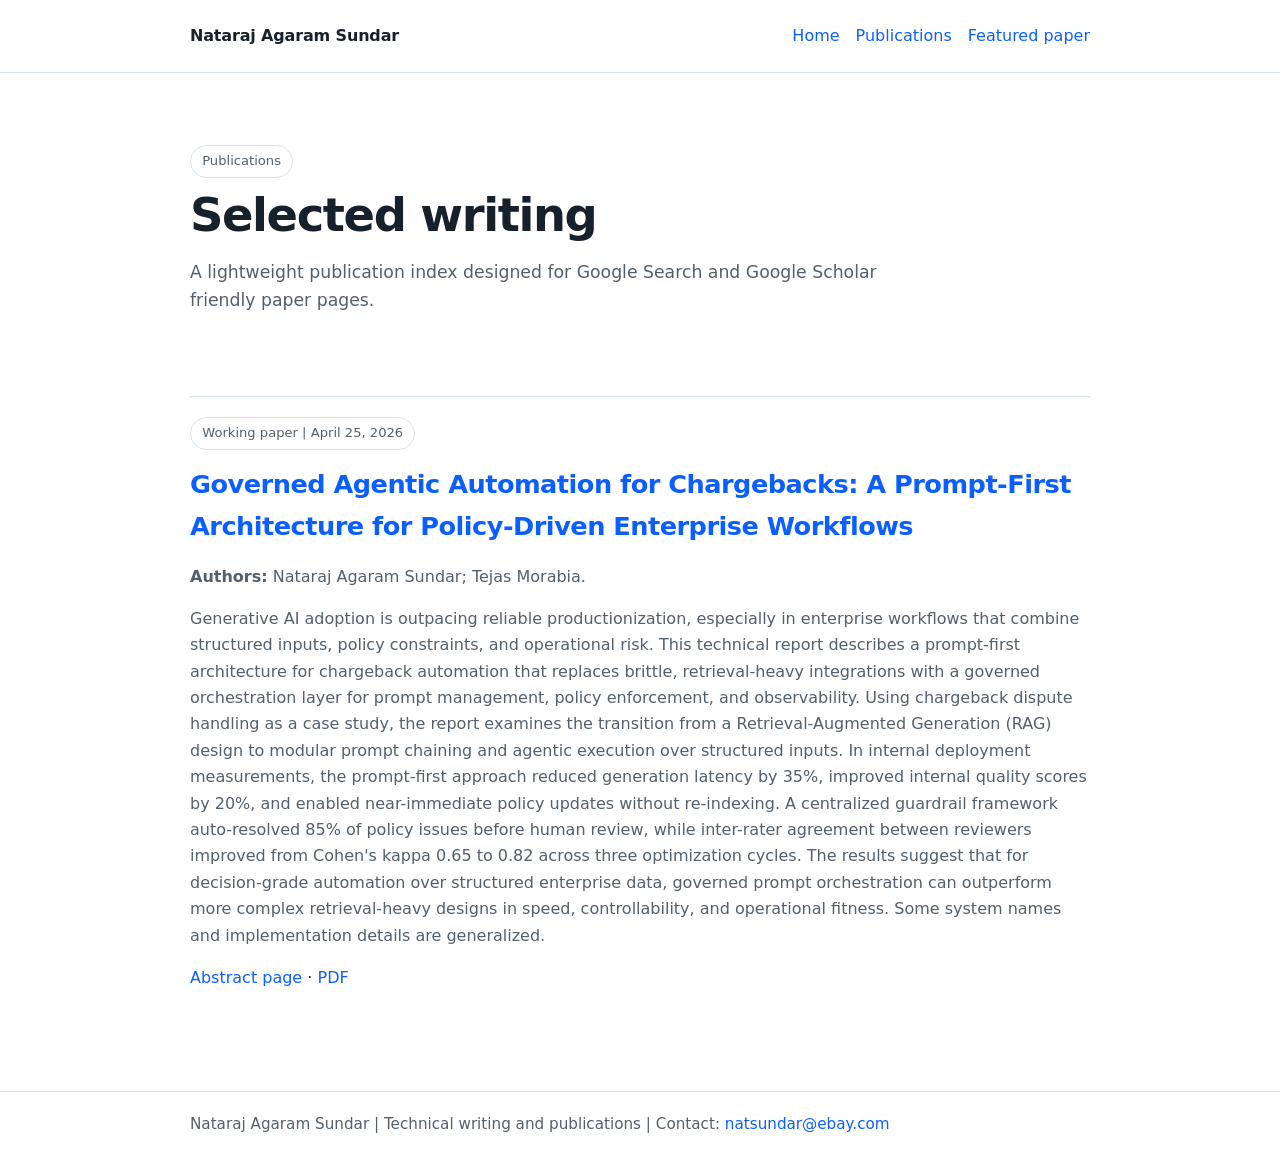
==== publications/index.html @ 54a0827a "Create index.html" ====
<!DOCTYPE html>
<html lang="en">
<head>
  <meta charset="utf-8">
  <meta name="viewport" content="width=device-width, initial-scale=1">
  <title>Publications | Nataraj Agaram Sundar</title>
  <meta name="description" content="Selected technical publications by Nataraj Agaram Sundar.">
  <link rel="canonical" href="https://natarajsundar.github.io/publications/">
  <meta property="og:type" content="website">
  <meta property="og:title" content="Publications | Nataraj Agaram Sundar">
  <meta property="og:description" content="Selected technical publications by Nataraj Agaram Sundar.">
  <meta property="og:url" content="https://natarajsundar.github.io/publications/">
  <meta property="og:image" content="https://natarajsundar.github.io/papers/chargebacks-agentic-ai/fig-orchestration.png">
  <meta name="twitter:card" content="summary_large_image">
  <meta name="twitter:title" content="Publications | Nataraj Agaram Sundar">
  <meta name="twitter:description" content="Selected technical publications by Nataraj Agaram Sundar.">
  <link rel="stylesheet" href="/assets/css/site.css">
  
</head>
<body>
  <header class="site-header">
    <div class="container nav">
      <a class="brand" href="/">Nataraj Agaram Sundar</a>
      <nav class="nav-links" aria-label="Primary">
        <a href="/">Home</a>
        <a href="/publications/">Publications</a>
        <a href="/papers/chargebacks-agentic-ai/">Featured paper</a>
      </nav>
    </div>
  </header>
  
<main class="container">
  <section class="hero" style="padding-top: 2.5rem;">
    <span class="badge">Publications</span>
    <h1 style="font-size: clamp(2rem, 5vw, 2.9rem); margin-bottom: 0.75rem;">Selected writing</h1>
    <p class="lead">A lightweight publication index designed for Google Search and Google Scholar friendly paper pages.</p>
  </section>

  <ul class="publication-list">
    <li>
      <div class="badge">Working paper | April 25, 2026</div>
      <h2 class="section-title" style="margin-bottom: 0.5rem;"><a href="/papers/chargebacks-agentic-ai/">Governed Agentic Automation for Chargebacks: A Prompt-First Architecture for Policy-Driven Enterprise Workflows</a></h2>
      <p class="muted"><strong>Authors:</strong> Nataraj Agaram Sundar; Tejas Morabia.</p>
      <p class="muted">Generative AI adoption is outpacing reliable productionization, especially in enterprise workflows that combine structured inputs, policy constraints, and operational risk. This technical report describes a prompt-first architecture for chargeback automation that replaces brittle, retrieval-heavy integrations with a governed orchestration layer for prompt management, policy enforcement, and observability. Using chargeback dispute handling as a case study, the report examines the transition from a Retrieval-Augmented Generation (RAG) design to modular prompt chaining and agentic execution over structured inputs. In internal deployment measurements, the prompt-first approach reduced generation latency by 35%, improved internal quality scores by 20%, and enabled near-immediate policy updates without re-indexing. A centralized guardrail framework auto-resolved 85% of policy issues before human review, while inter-rater agreement between reviewers improved from Cohen's kappa 0.65 to 0.82 across three optimization cycles. The results suggest that for decision-grade automation over structured enterprise data, governed prompt orchestration can outperform more complex retrieval-heavy designs in speed, controllability, and operational fitness. Some system names and implementation details are generalized.</p>
      <p><a href="/papers/chargebacks-agentic-ai/">Abstract page</a> · <a href="/papers/chargebacks-agentic-ai/governed-agentic-automation-for-chargebacks-technical-report.pdf">PDF</a></p>
    </li>
  </ul>
</main>

  <footer class="site-footer">
    <div class="container">Nataraj Agaram Sundar | Technical writing and publications | Contact: <a href="mailto:natsundar@ebay.com">natsundar@ebay.com</a></div>
  </footer>
</body>
</html>
---- assets/css/site.css ----
:root {
  --bg: #ffffff;
  --text: #17212b;
  --muted: #52606d;
  --line: #d9e2ec;
  --card: #f7f9fc;
  --accent: #0b5fff;
  --max: 900px;
}
* { box-sizing: border-box; }
html { scroll-behavior: smooth; }
body {
  margin: 0;
  background: var(--bg);
  color: var(--text);
  font-family: Inter, ui-sans-serif, system-ui, -apple-system, BlinkMacSystemFont, "Segoe UI", sans-serif;
  line-height: 1.65;
}
a { color: var(--accent); text-decoration: none; }
a:hover { text-decoration: underline; }
.container {
  width: min(calc(100% - 2rem), var(--max));
  margin: 0 auto;
}
.site-header {
  border-bottom: 1px solid var(--line);
  background: rgba(255,255,255,0.94);
  position: sticky;
  top: 0;
  z-index: 10;
  backdrop-filter: blur(8px);
}
.nav {
  display: flex;
  align-items: center;
  justify-content: space-between;
  gap: 1rem;
  min-height: 72px;
}
.brand {
  font-weight: 700;
  color: var(--text);
  letter-spacing: -0.01em;
}
.nav-links {
  display: flex;
  gap: 1rem;
  flex-wrap: wrap;
}
.hero {
  padding: 4.25rem 0 2.5rem;
}
.hero h1 {
  margin: 0 0 0.75rem;
  font-size: clamp(2rem, 6vw, 3.35rem);
  line-height: 1.06;
  letter-spacing: -0.03em;
}
.lead {
  color: var(--muted);
  font-size: 1.08rem;
  max-width: 46rem;
}
.grid {
  display: grid;
  gap: 1.25rem;
  grid-template-columns: repeat(auto-fit, minmax(260px, 1fr));
}
.card {
  border: 1px solid var(--line);
  background: var(--card);
  border-radius: 18px;
  padding: 1.25rem;
}
.badge {
  display: inline-block;
  border: 1px solid var(--line);
  border-radius: 999px;
  padding: 0.28rem 0.7rem;
  font-size: 0.82rem;
  color: var(--muted);
  margin-bottom: 0.85rem;
  background: #fff;
}
.button-row {
  display: flex;
  gap: 0.75rem;
  flex-wrap: wrap;
  margin-top: 1.25rem;
}
.button {
  display: inline-flex;
  align-items: center;
  gap: 0.4rem;
  padding: 0.8rem 1rem;
  border-radius: 999px;
  border: 1px solid var(--line);
  font-weight: 600;
  color: var(--text);
  background: #fff;
}
.button.primary {
  background: var(--accent);
  color: #fff;
  border-color: var(--accent);
}
main { padding: 2rem 0 4rem; }
.section-title {
  font-size: 1.6rem;
  letter-spacing: -0.02em;
  margin: 0 0 0.75rem;
}
.muted { color: var(--muted); }
.publication-list {
  list-style: none;
  padding: 0;
  margin: 1.5rem 0 0;
}
.publication-list li {
  border-top: 1px solid var(--line);
  padding: 1.25rem 0;
}
.paper-wrapper {
  padding: 2.5rem 0 4rem;
}
.paper-shell {
  max-width: 850px;
  margin: 0 auto;
}
.paper-meta-line {
  font-size: 0.95rem;
  color: var(--muted);
  margin-bottom: 0.75rem;
}
.paper-title {
  font-size: clamp(2rem, 5vw, 3rem);
  letter-spacing: -0.03em;
  line-height: 1.08;
  margin: 0;
}
.paper-authors, .paper-affiliation, .paper-contact {
  font-size: 1.05rem;
  color: var(--muted);
}
.paper-authors { margin-top: 1rem; font-weight: 600; color: var(--text); }
.abstract-card {
  margin: 1.5rem 0 2rem;
  border: 1px solid var(--line);
  border-radius: 18px;
  background: var(--card);
  padding: 1.25rem 1.25rem 0.95rem;
}
.abstract-card h2:first-child { margin-top: 0; }
.paper-actions {
  display: flex;
  gap: 0.75rem;
  flex-wrap: wrap;
  margin: 1.25rem 0 2rem;
}
.paper-shell h2 {
  margin: 2.2rem 0 0.75rem;
  font-size: 1.45rem;
  line-height: 1.2;
  letter-spacing: -0.02em;
}
.paper-shell p { margin: 0 0 1rem; }
.keywords, .note {
  font-size: 0.96rem;
  color: var(--muted);
}
figure {
  margin: 1.5rem 0;
  border: 1px solid var(--line);
  border-radius: 16px;
  padding: 0.9rem;
  background: #fff;
}
figure img {
  display: block;
  width: 100%;
  height: auto;
  border-radius: 10px;
}
figcaption {
  margin-top: 0.7rem;
  color: var(--muted);
  font-size: 0.94rem;
}
.references { padding-left: 1.15rem; }
.references li { margin-bottom: 0.8rem; }
.site-footer {
  border-top: 1px solid var(--line);
  padding: 1.25rem 0 2rem;
  color: var(--muted);
  font-size: 0.95rem;
}
@media (max-width: 720px) {
  .nav { align-items: flex-start; padding: 0.85rem 0; }
  .nav-links { font-size: 0.95rem; }
}
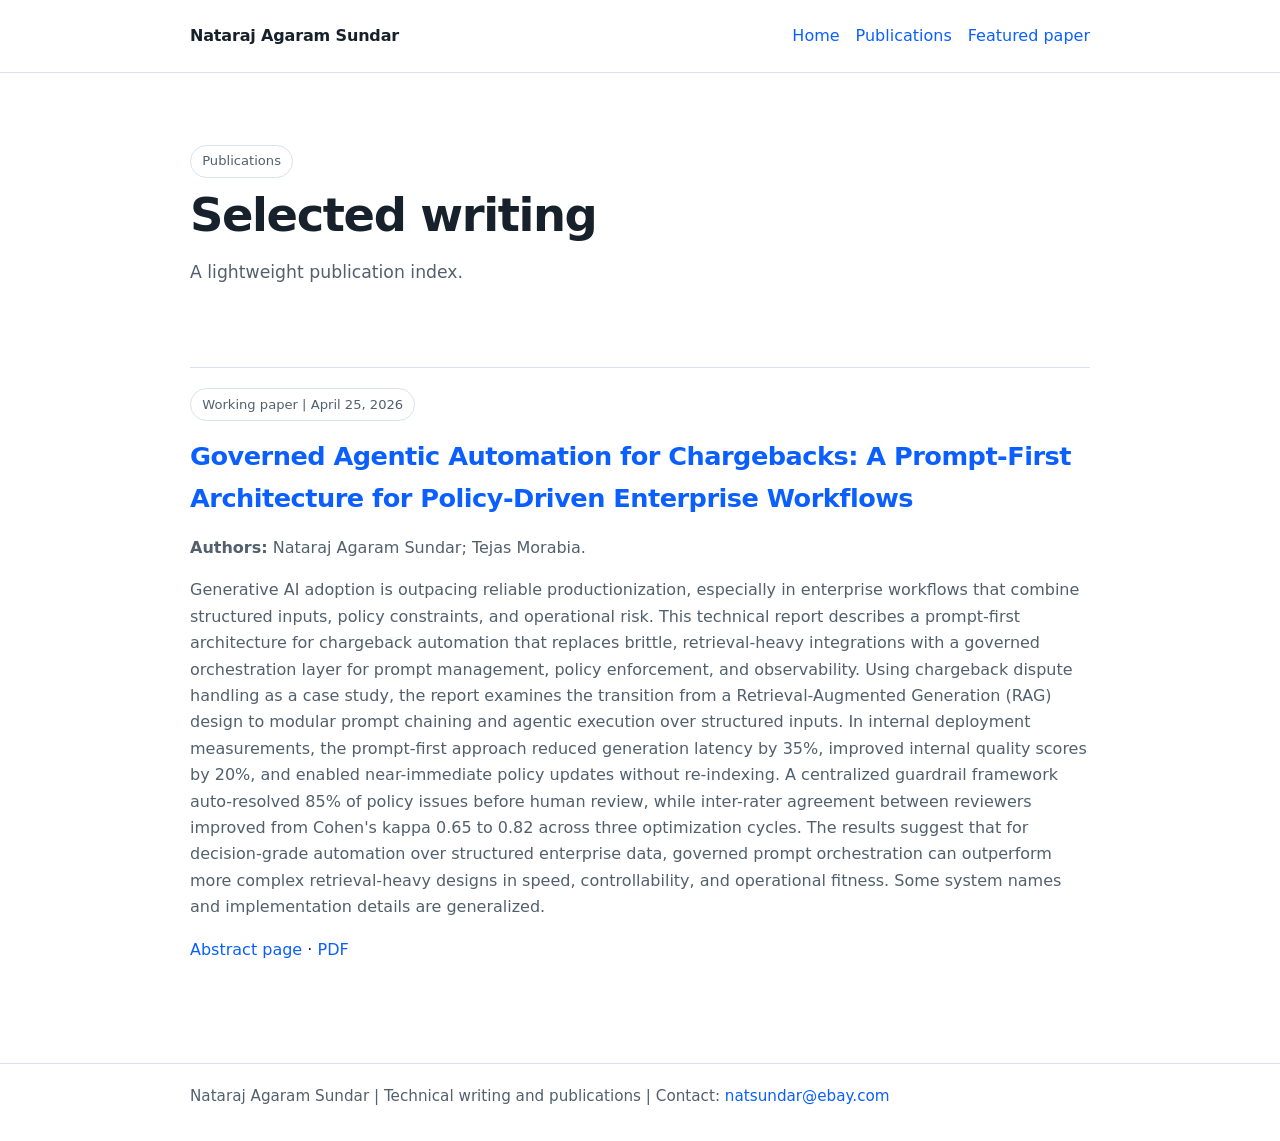
==== commit 383fe210: "Simplify lead paragraph in index.html Removed extra detail from the lead paragraph." ====
--- a/publications/index.html
+++ b/publications/index.html
@@ -33,7 +33,7 @@
   <section class="hero" style="padding-top: 2.5rem;">
     <span class="badge">Publications</span>
     <h1 style="font-size: clamp(2rem, 5vw, 2.9rem); margin-bottom: 0.75rem;">Selected writing</h1>
-    <p class="lead">A lightweight publication index designed for Google Search and Google Scholar friendly paper pages.</p>
+    <p class="lead">A lightweight publication index.</p>
   </section>
 
   <ul class="publication-list">
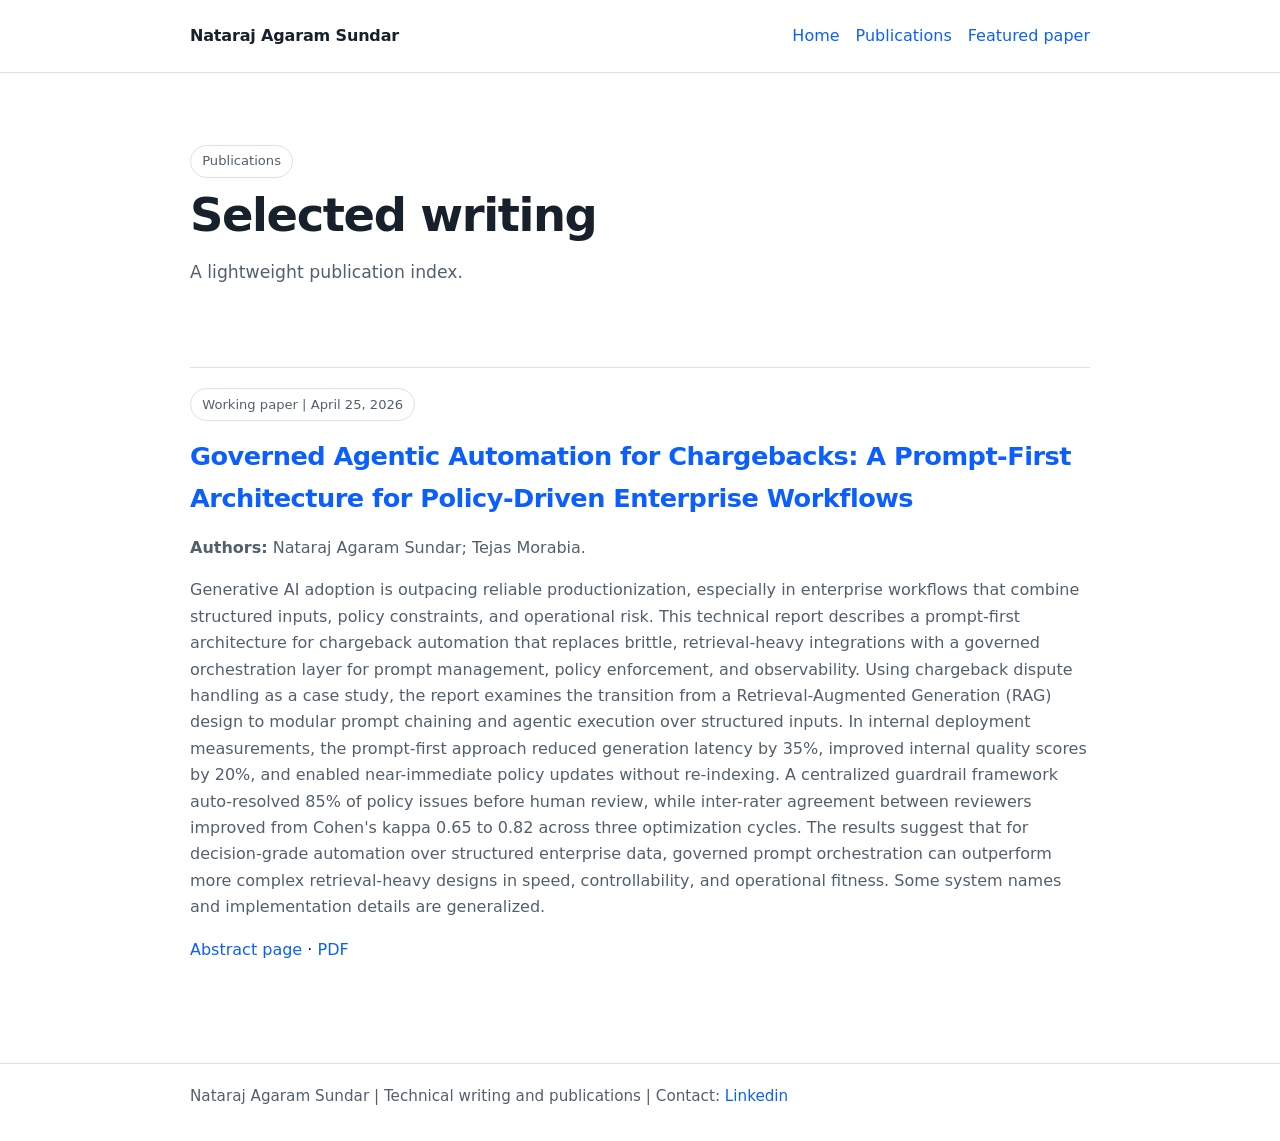
==== commit bd413052: "Update contact link to LinkedIn in footer" ====
--- a/publications/index.html
+++ b/publications/index.html
@@ -48,7 +48,7 @@
 </main>
 
   <footer class="site-footer">
-    <div class="container">Nataraj Agaram Sundar | Technical writing and publications | Contact: <a href="mailto:natsundar@ebay.com">natsundar@ebay.com</a></div>
+    <div class="container">Nataraj Agaram Sundar | Technical writing and publications | Contact: <a href="https://www.linkedin.com/in/natarajsundar/">Linkedin</a></div>
   </footer>
 </body>
 </html>
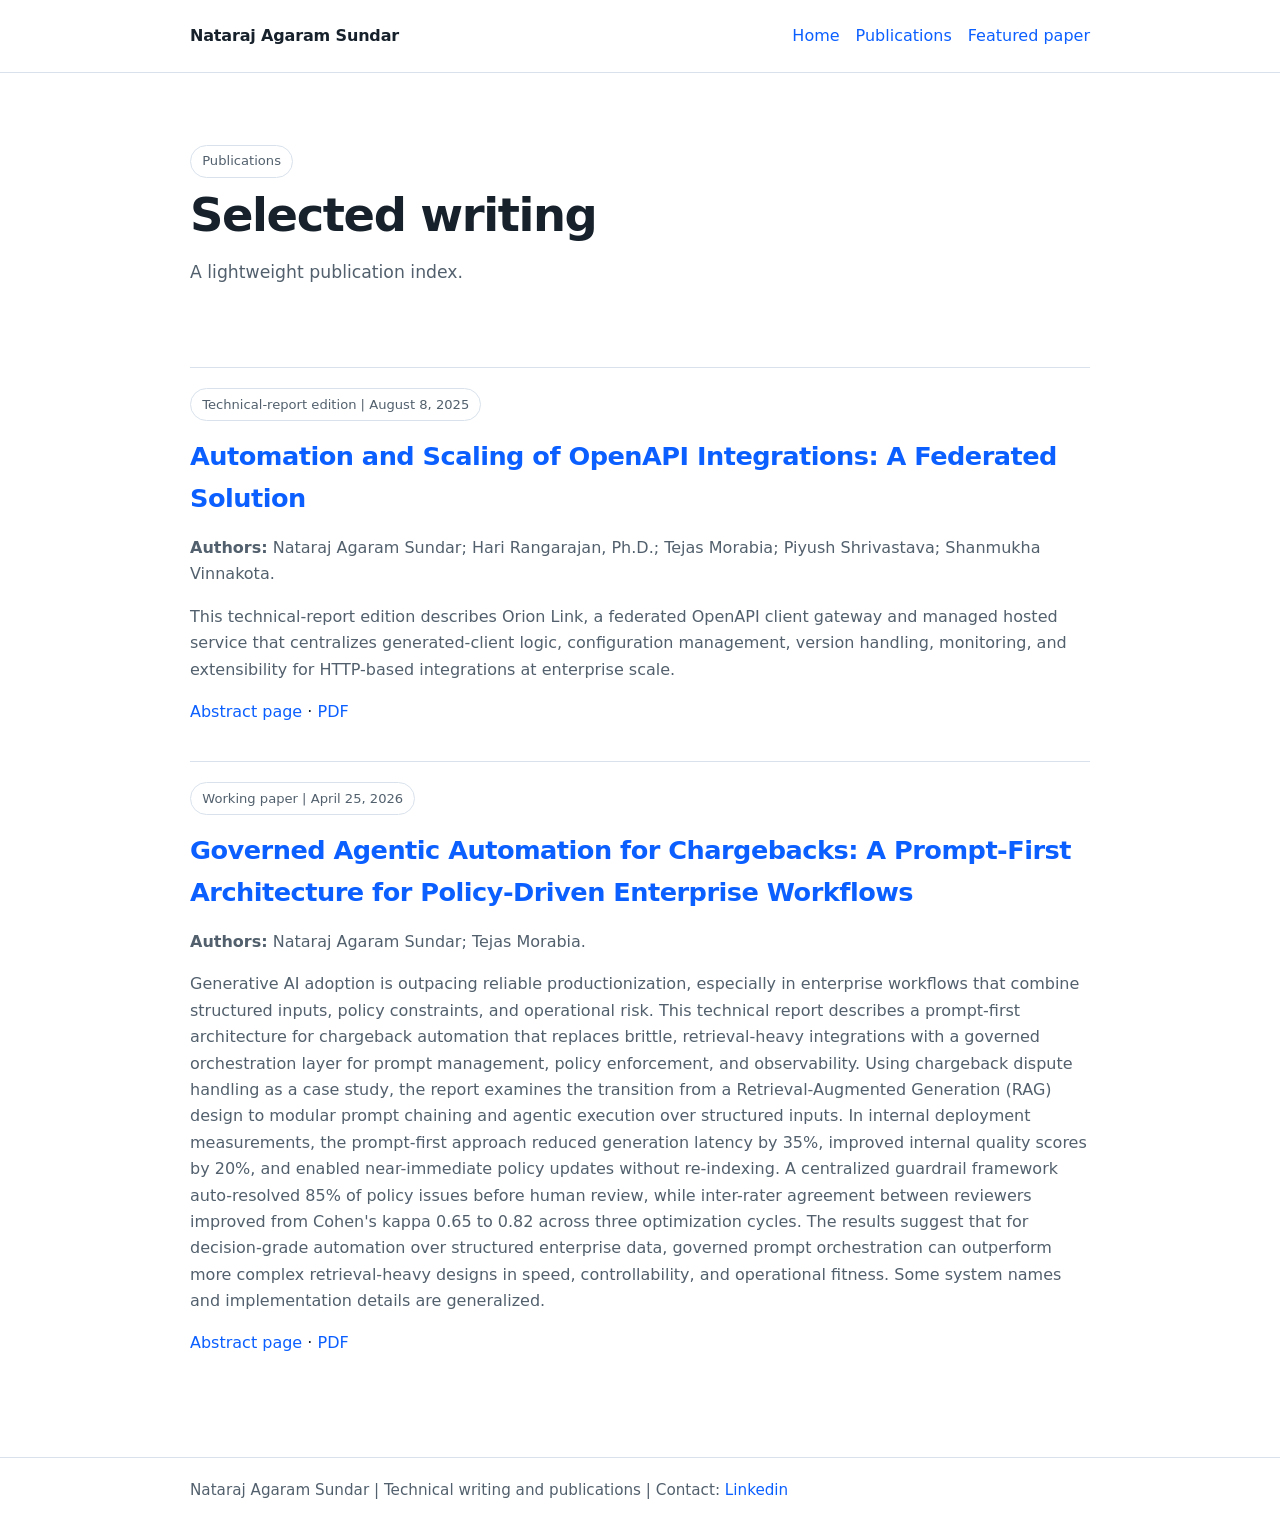
==== commit 5fcbc539: "Update index.html" ====
--- a/publications/index.html
+++ b/publications/index.html
@@ -38,6 +38,13 @@
 
   <ul class="publication-list">
     <li>
+      <div class="badge">Technical-report edition | August 8, 2025</div>
+      <h2 class="section-title" style="margin-bottom: 0.5rem;"><a href="/papers/openapi-federated/">Automation and Scaling of OpenAPI Integrations: A Federated Solution</a></h2>
+      <p class="muted"><strong>Authors:</strong> Nataraj Agaram Sundar; Hari Rangarajan, Ph.D.; Tejas Morabia; Piyush Shrivastava; Shanmukha Vinnakota.</p>
+      <p class="muted">This technical-report edition describes Orion Link, a federated OpenAPI client gateway and managed hosted service that centralizes generated-client logic, configuration management, version handling, monitoring, and extensibility for HTTP-based integrations at enterprise scale.</p>
+      <p><a href="/papers/openapi-federated/">Abstract page</a> · <a href="/papers/openapi-federated/openapi-federated-technical-report.pdf">PDF</a></p>
+    </li>
+    <li>
       <div class="badge">Working paper | April 25, 2026</div>
       <h2 class="section-title" style="margin-bottom: 0.5rem;"><a href="/papers/chargebacks-agentic-ai/">Governed Agentic Automation for Chargebacks: A Prompt-First Architecture for Policy-Driven Enterprise Workflows</a></h2>
       <p class="muted"><strong>Authors:</strong> Nataraj Agaram Sundar; Tejas Morabia.</p>
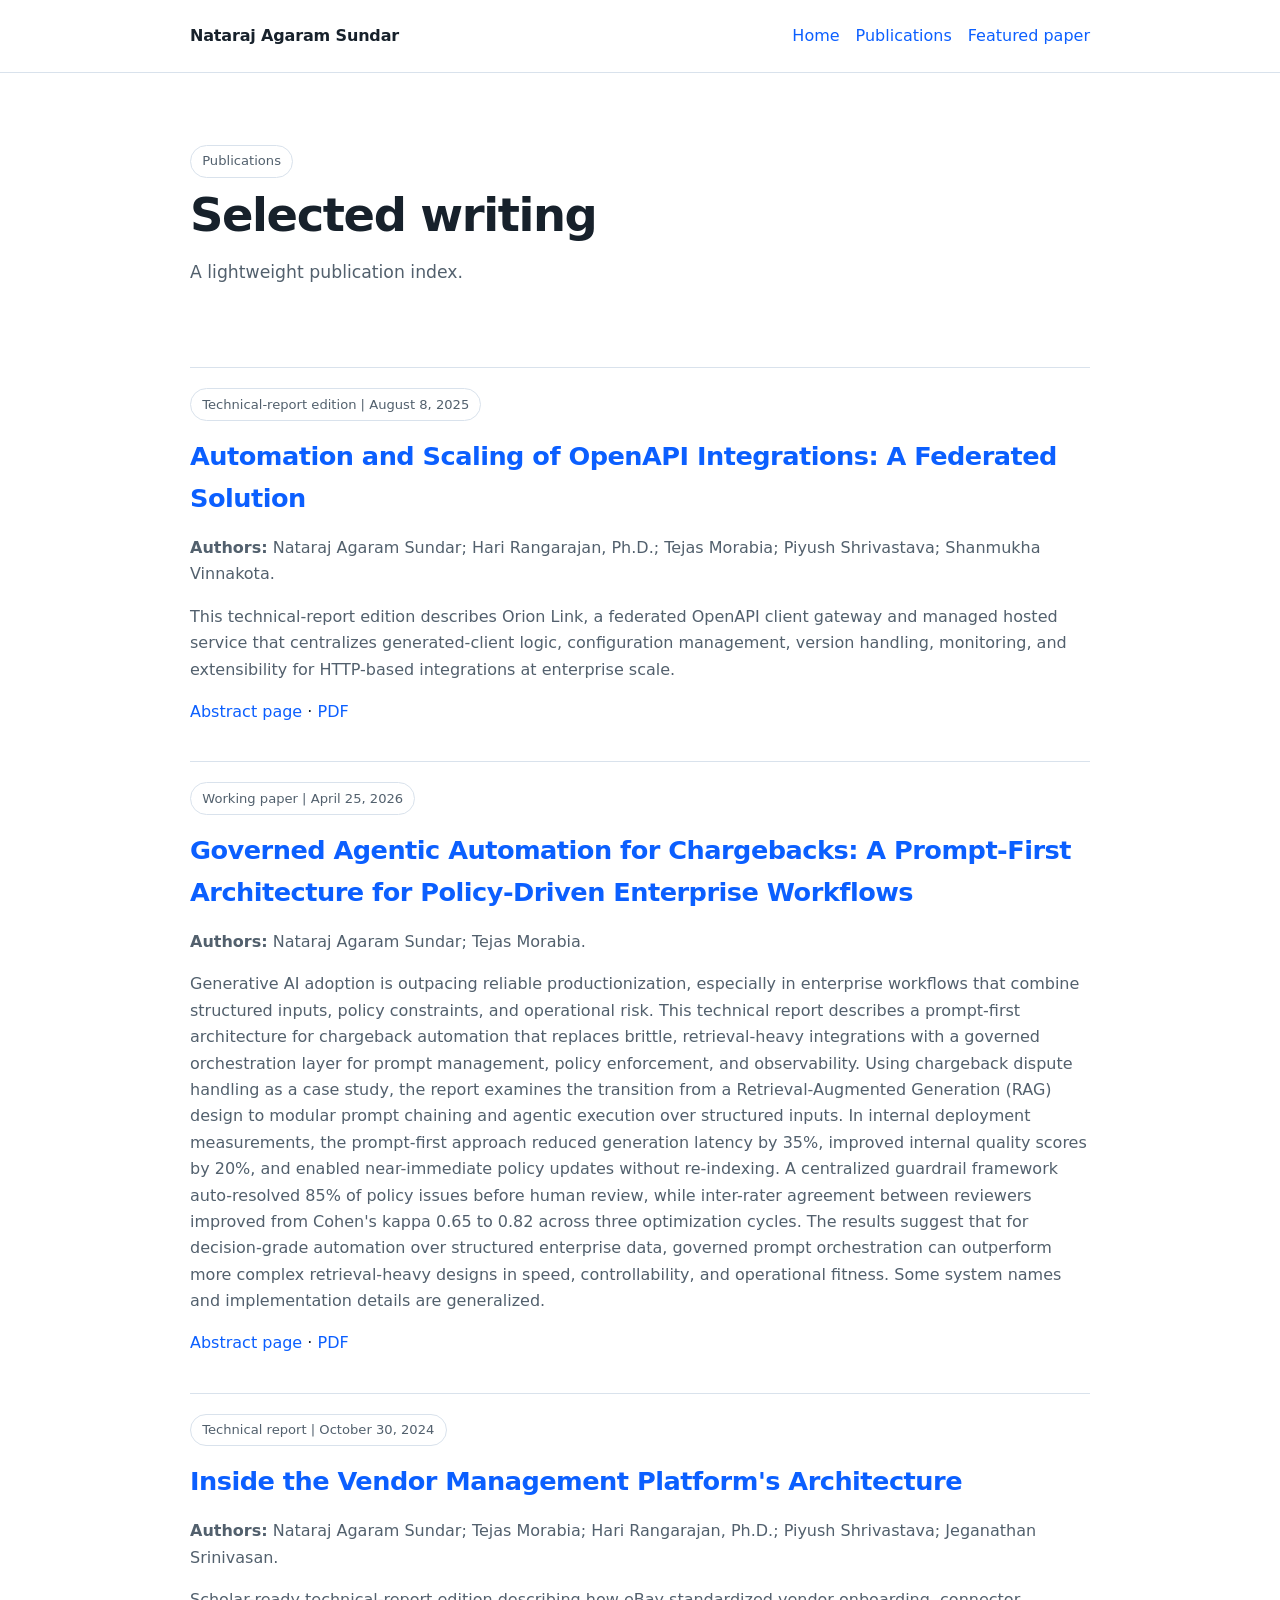
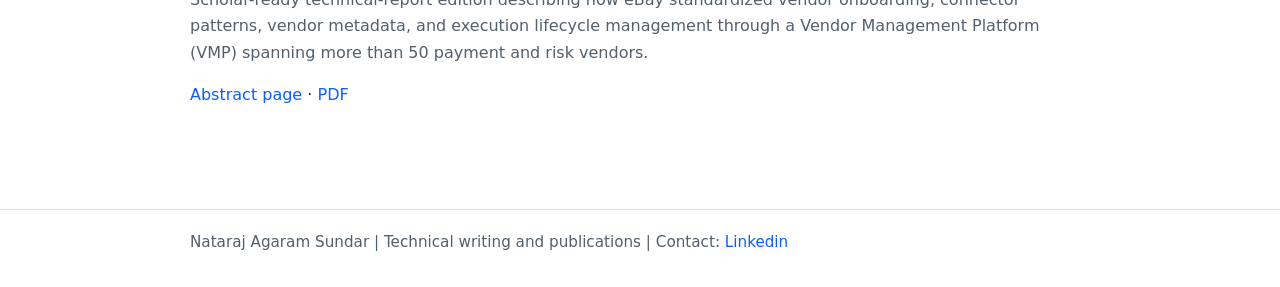
==== commit ad24a005: "Adding VMP paper files." ====
--- a/publications/index.html
+++ b/publications/index.html
@@ -51,6 +51,14 @@
       <p class="muted">Generative AI adoption is outpacing reliable productionization, especially in enterprise workflows that combine structured inputs, policy constraints, and operational risk. This technical report describes a prompt-first architecture for chargeback automation that replaces brittle, retrieval-heavy integrations with a governed orchestration layer for prompt management, policy enforcement, and observability. Using chargeback dispute handling as a case study, the report examines the transition from a Retrieval-Augmented Generation (RAG) design to modular prompt chaining and agentic execution over structured inputs. In internal deployment measurements, the prompt-first approach reduced generation latency by 35%, improved internal quality scores by 20%, and enabled near-immediate policy updates without re-indexing. A centralized guardrail framework auto-resolved 85% of policy issues before human review, while inter-rater agreement between reviewers improved from Cohen's kappa 0.65 to 0.82 across three optimization cycles. The results suggest that for decision-grade automation over structured enterprise data, governed prompt orchestration can outperform more complex retrieval-heavy designs in speed, controllability, and operational fitness. Some system names and implementation details are generalized.</p>
       <p><a href="/papers/chargebacks-agentic-ai/">Abstract page</a> · <a href="/papers/chargebacks-agentic-ai/governed-agentic-automation-for-chargebacks-technical-report.pdf">PDF</a></p>
     </li>
+  
+    <li>
+      <div class="badge">Technical report | October 30, 2024</div>
+      <h2 class="section-title" style="margin-bottom: 0.5rem;"><a href="/papers/vendor-management-platform-architecture/">Inside the Vendor Management Platform's Architecture</a></h2>
+      <p class="muted"><strong>Authors:</strong> Nataraj Agaram Sundar; Tejas Morabia; Hari Rangarajan, Ph.D.; Piyush Shrivastava; Jeganathan Srinivasan.</p>
+      <p class="muted">Scholar-ready technical-report edition describing how eBay standardized vendor onboarding, connector patterns, vendor metadata, and execution lifecycle management through a Vendor Management Platform (VMP) spanning more than 50 payment and risk vendors.</p>
+      <p><a href="/papers/vendor-management-platform-architecture/">Abstract page</a> · <a href="/papers/vendor-management-platform-architecture/inside-the-vendor-management-platform-architecture-technical-report.pdf">PDF</a></p>
+    </li>
   </ul>
 </main>
 
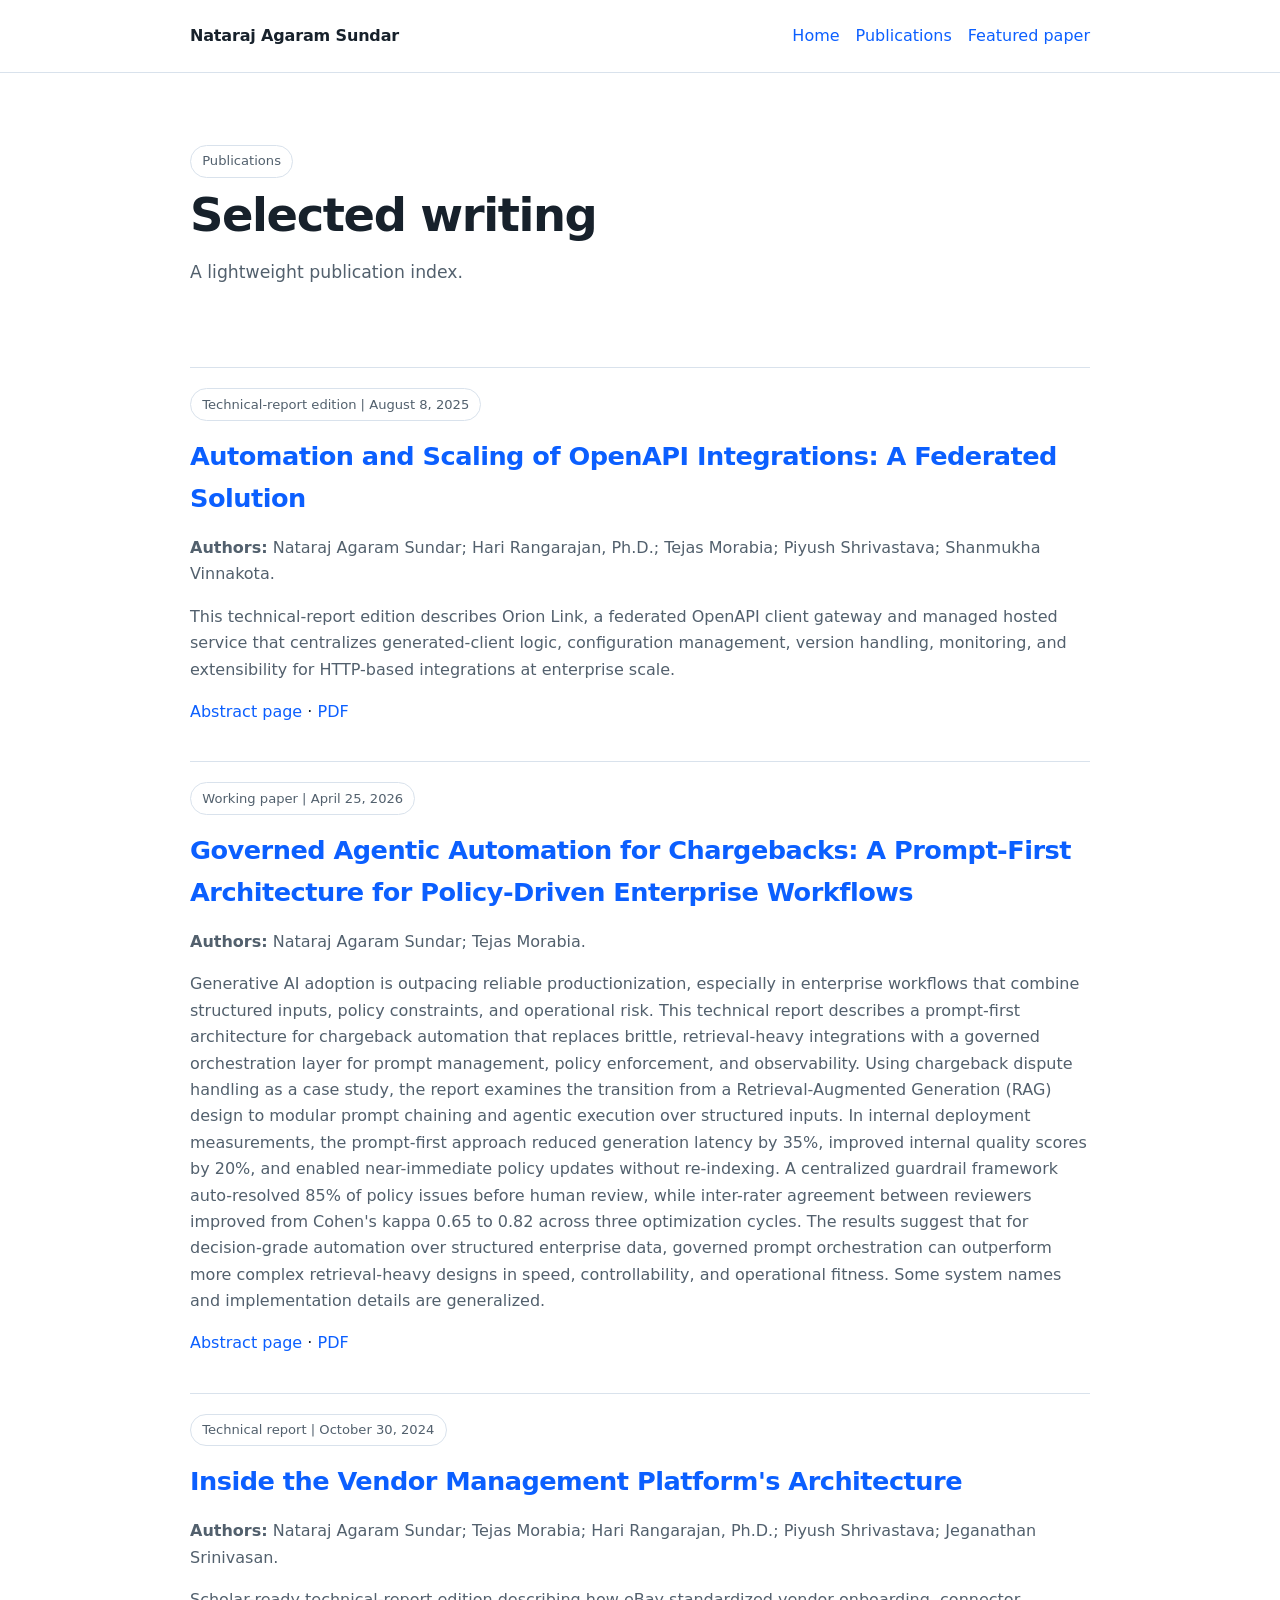
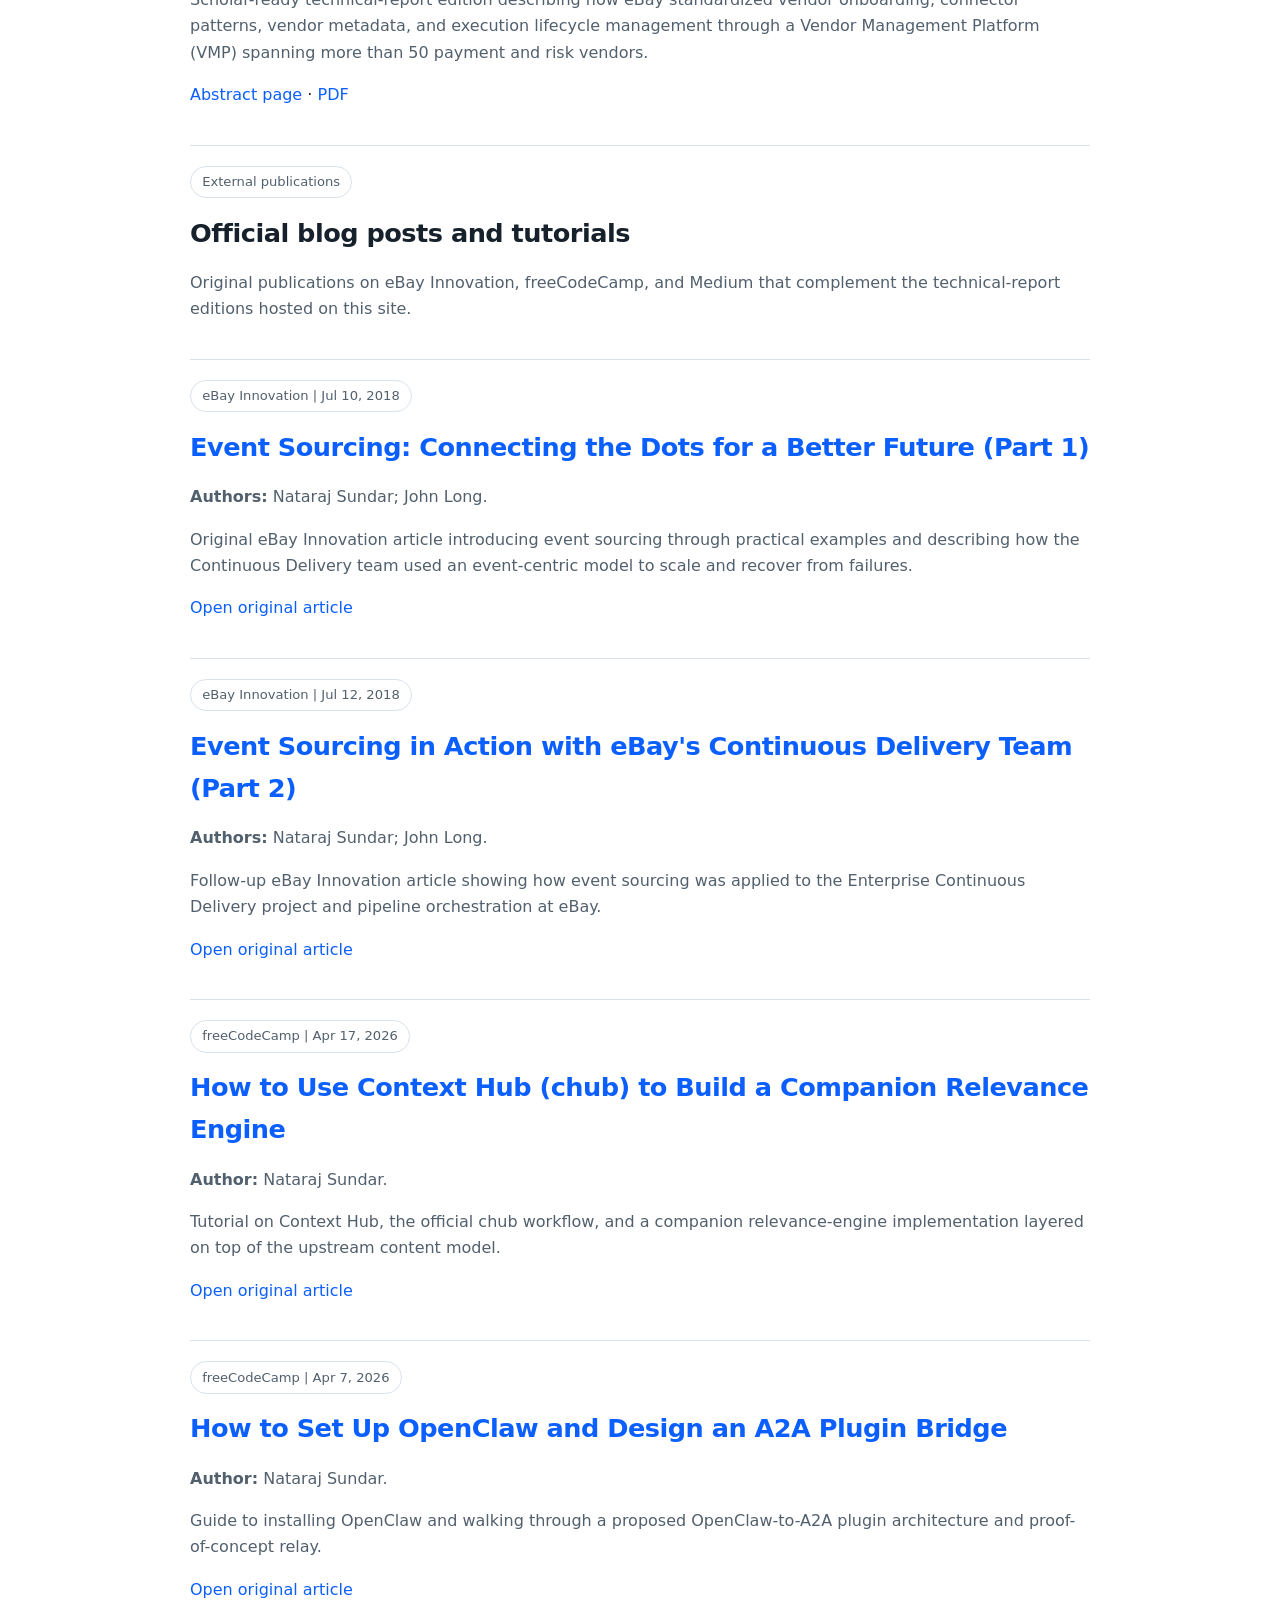
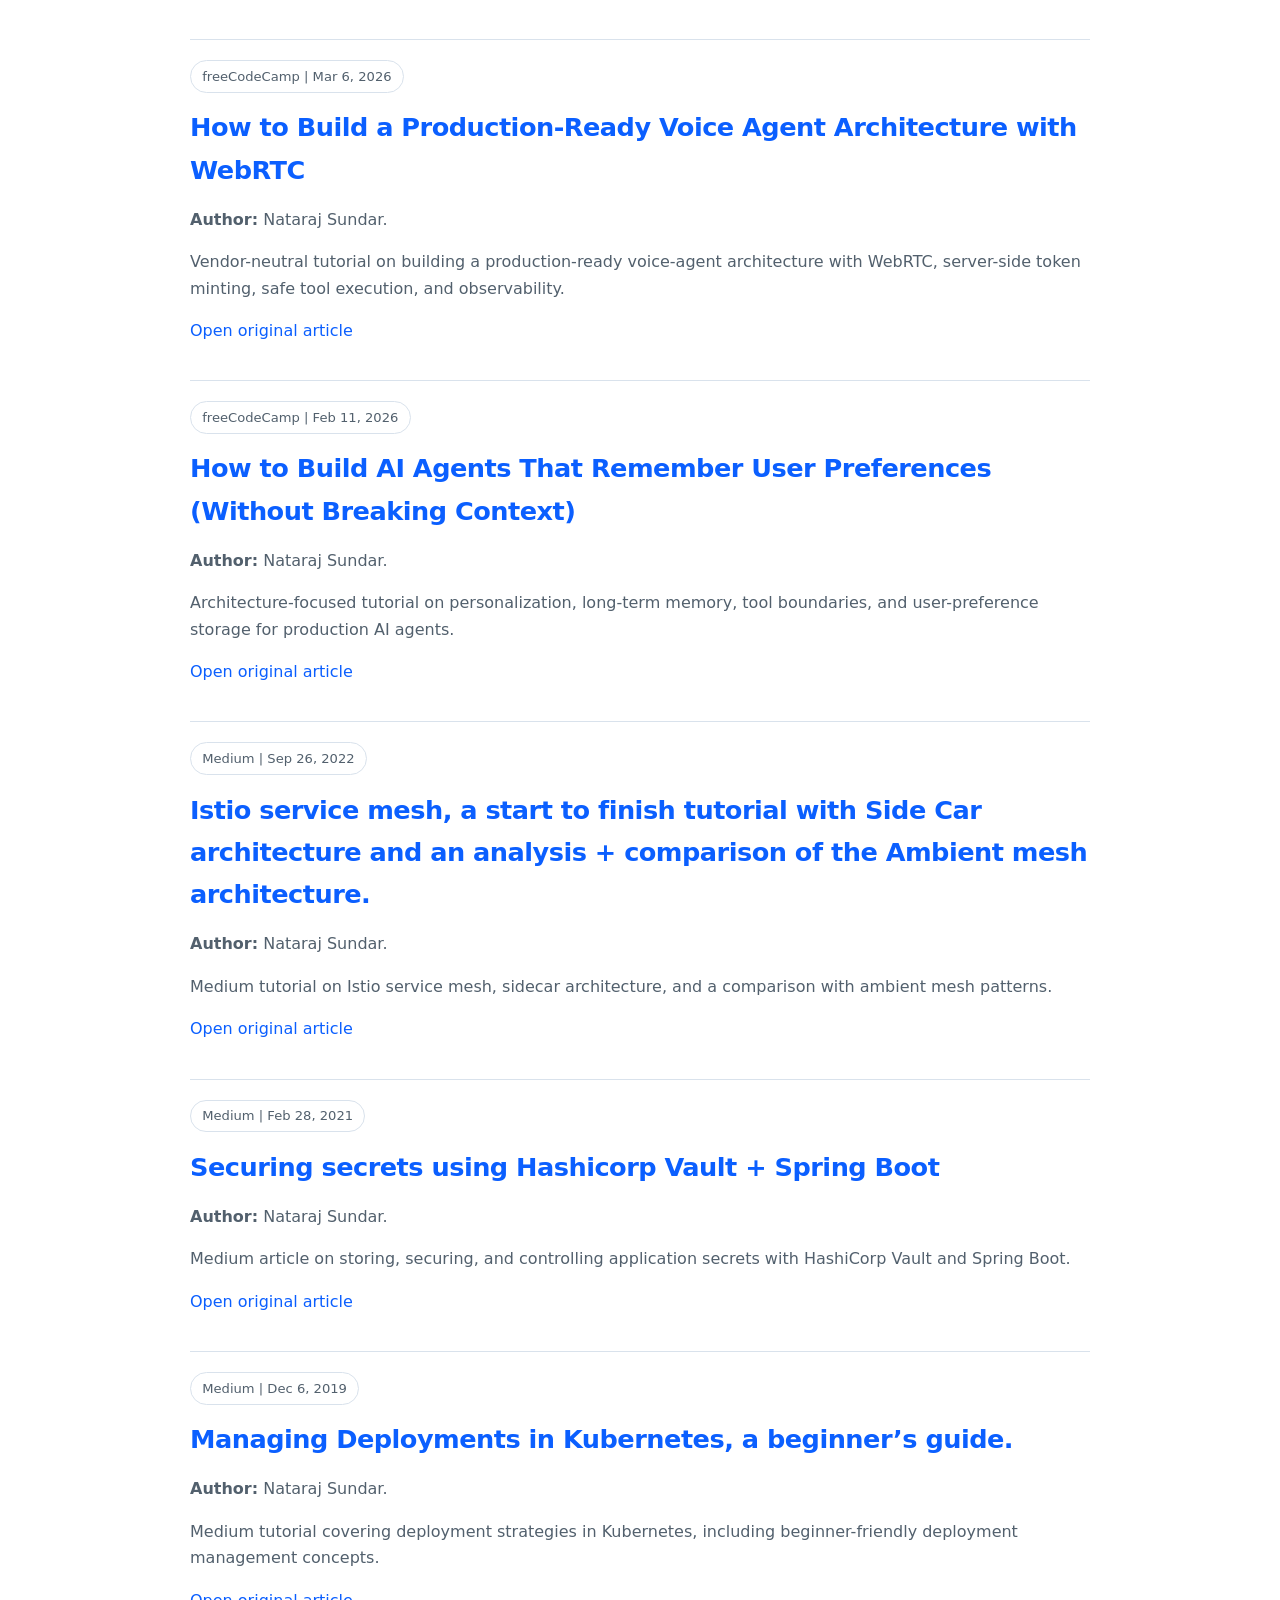
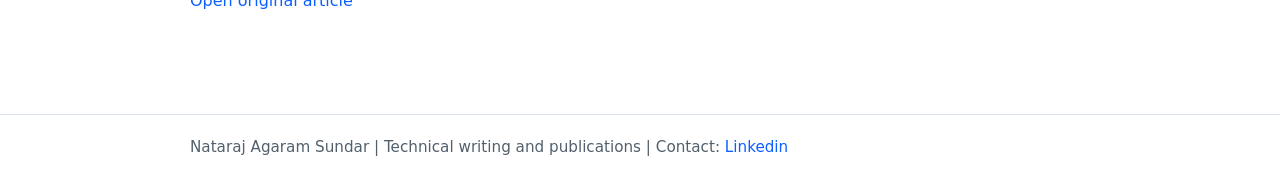
==== commit 25a59dd8: "Adding external articles" ====
--- a/publications/index.html
+++ b/publications/index.html
@@ -59,6 +59,83 @@
       <p class="muted">Scholar-ready technical-report edition describing how eBay standardized vendor onboarding, connector patterns, vendor metadata, and execution lifecycle management through a Vendor Management Platform (VMP) spanning more than 50 payment and risk vendors.</p>
       <p><a href="/papers/vendor-management-platform-architecture/">Abstract page</a> · <a href="/papers/vendor-management-platform-architecture/inside-the-vendor-management-platform-architecture-technical-report.pdf">PDF</a></p>
     </li>
+    <li id="external-articles">
+      <div class="badge">External publications</div>
+      <h2 class="section-title" style="margin-bottom: 0.5rem;">Official blog posts and tutorials</h2>
+      <p class="muted">Original publications on eBay Innovation, freeCodeCamp, and Medium that complement the technical-report editions hosted on this site.</p>
+    </li>
+
+    <li>
+      <div class="badge">eBay Innovation | Jul 10, 2018</div>
+      <h2 class="section-title" style="margin-bottom: 0.5rem;"><a href="https://innovation.ebayinc.com/stories/event-sourcing-connecting-the-dots-for-a-better-future/" target="_blank" rel="noopener">Event Sourcing: Connecting the Dots for a Better Future (Part 1)</a></h2>
+      <p class="muted"><strong>Authors:</strong> Nataraj Sundar; John Long.</p>
+      <p class="muted">Original eBay Innovation article introducing event sourcing through practical examples and describing how the Continuous Delivery team used an event-centric model to scale and recover from failures.</p>
+      <p><a href="https://innovation.ebayinc.com/stories/event-sourcing-connecting-the-dots-for-a-better-future/" target="_blank" rel="noopener">Open original article</a></p>
+    </li>
+
+    <li>
+      <div class="badge">eBay Innovation | Jul 12, 2018</div>
+      <h2 class="section-title" style="margin-bottom: 0.5rem;"><a href="https://innovation.ebayinc.com/stories/event-sourcing-in-action-with-ebays-continuous-delivery-team/" target="_blank" rel="noopener">Event Sourcing in Action with eBay's Continuous Delivery Team (Part 2)</a></h2>
+      <p class="muted"><strong>Authors:</strong> Nataraj Sundar; John Long.</p>
+      <p class="muted">Follow-up eBay Innovation article showing how event sourcing was applied to the Enterprise Continuous Delivery project and pipeline orchestration at eBay.</p>
+      <p><a href="https://innovation.ebayinc.com/stories/event-sourcing-in-action-with-ebays-continuous-delivery-team/" target="_blank" rel="noopener">Open original article</a></p>
+    </li>
+
+    <li>
+      <div class="badge">freeCodeCamp | Apr 17, 2026</div>
+      <h2 class="section-title" style="margin-bottom: 0.5rem;"><a href="https://www.freecodecamp.org/news/how-to-use-context-hub-chub-to-build-a-companion-relevance-engine/" target="_blank" rel="noopener">How to Use Context Hub (chub) to Build a Companion Relevance Engine</a></h2>
+      <p class="muted"><strong>Author:</strong> Nataraj Sundar.</p>
+      <p class="muted">Tutorial on Context Hub, the official chub workflow, and a companion relevance-engine implementation layered on top of the upstream content model.</p>
+      <p><a href="https://www.freecodecamp.org/news/how-to-use-context-hub-chub-to-build-a-companion-relevance-engine/" target="_blank" rel="noopener">Open original article</a></p>
+    </li>
+
+    <li>
+      <div class="badge">freeCodeCamp | Apr 7, 2026</div>
+      <h2 class="section-title" style="margin-bottom: 0.5rem;"><a href="https://www.freecodecamp.org/news/openclaw-a2a-plugin-architecture-guide/" target="_blank" rel="noopener">How to Set Up OpenClaw and Design an A2A Plugin Bridge</a></h2>
+      <p class="muted"><strong>Author:</strong> Nataraj Sundar.</p>
+      <p class="muted">Guide to installing OpenClaw and walking through a proposed OpenClaw-to-A2A plugin architecture and proof-of-concept relay.</p>
+      <p><a href="https://www.freecodecamp.org/news/openclaw-a2a-plugin-architecture-guide/" target="_blank" rel="noopener">Open original article</a></p>
+    </li>
+
+    <li>
+      <div class="badge">freeCodeCamp | Mar 6, 2026</div>
+      <h2 class="section-title" style="margin-bottom: 0.5rem;"><a href="https://www.freecodecamp.org/news/how-to-build-production-ready-voice-agents/" target="_blank" rel="noopener">How to Build a Production-Ready Voice Agent Architecture with WebRTC</a></h2>
+      <p class="muted"><strong>Author:</strong> Nataraj Sundar.</p>
+      <p class="muted">Vendor-neutral tutorial on building a production-ready voice-agent architecture with WebRTC, server-side token minting, safe tool execution, and observability.</p>
+      <p><a href="https://www.freecodecamp.org/news/how-to-build-production-ready-voice-agents/" target="_blank" rel="noopener">Open original article</a></p>
+    </li>
+
+    <li>
+      <div class="badge">freeCodeCamp | Feb 11, 2026</div>
+      <h2 class="section-title" style="margin-bottom: 0.5rem;"><a href="https://www.freecodecamp.org/news/how-to-build-ai-agents-that-remember-user-preferences-without-breaking-context/" target="_blank" rel="noopener">How to Build AI Agents That Remember User Preferences (Without Breaking Context)</a></h2>
+      <p class="muted"><strong>Author:</strong> Nataraj Sundar.</p>
+      <p class="muted">Architecture-focused tutorial on personalization, long-term memory, tool boundaries, and user-preference storage for production AI agents.</p>
+      <p><a href="https://www.freecodecamp.org/news/how-to-build-ai-agents-that-remember-user-preferences-without-breaking-context/" target="_blank" rel="noopener">Open original article</a></p>
+    </li>
+
+    <li>
+      <div class="badge">Medium | Sep 26, 2022</div>
+      <h2 class="section-title" style="margin-bottom: 0.5rem;"><a href="https://natarajsundar.medium.com/istio-service-mesh-a-start-to-finish-tutorial-with-side-car-architecture-and-an-analysis-d70a255ea41d" target="_blank" rel="noopener">Istio service mesh, a start to finish tutorial with Side Car architecture and an analysis + comparison of the Ambient mesh architecture.</a></h2>
+      <p class="muted"><strong>Author:</strong> Nataraj Sundar.</p>
+      <p class="muted">Medium tutorial on Istio service mesh, sidecar architecture, and a comparison with ambient mesh patterns.</p>
+      <p><a href="https://natarajsundar.medium.com/istio-service-mesh-a-start-to-finish-tutorial-with-side-car-architecture-and-an-analysis-d70a255ea41d" target="_blank" rel="noopener">Open original article</a></p>
+    </li>
+
+    <li>
+      <div class="badge">Medium | Feb 28, 2021</div>
+      <h2 class="section-title" style="margin-bottom: 0.5rem;"><a href="https://natarajsundar.medium.com/securing-storing-and-controlling-access-to-secrets-using-hashicorp-vault-in-spring-boot-10c891d0b3db" target="_blank" rel="noopener">Securing secrets using Hashicorp Vault + Spring Boot</a></h2>
+      <p class="muted"><strong>Author:</strong> Nataraj Sundar.</p>
+      <p class="muted">Medium article on storing, securing, and controlling application secrets with HashiCorp Vault and Spring Boot.</p>
+      <p><a href="https://natarajsundar.medium.com/securing-storing-and-controlling-access-to-secrets-using-hashicorp-vault-in-spring-boot-10c891d0b3db" target="_blank" rel="noopener">Open original article</a></p>
+    </li>
+
+    <li>
+      <div class="badge">Medium | Dec 6, 2019</div>
+      <h2 class="section-title" style="margin-bottom: 0.5rem;"><a href="https://natarajsundar.medium.com/managing-deployments-in-kubernetes-a-beginners-guide-b1e8594905ce" target="_blank" rel="noopener">Managing Deployments in Kubernetes, a beginner’s guide.</a></h2>
+      <p class="muted"><strong>Author:</strong> Nataraj Sundar.</p>
+      <p class="muted">Medium tutorial covering deployment strategies in Kubernetes, including beginner-friendly deployment management concepts.</p>
+      <p><a href="https://natarajsundar.medium.com/managing-deployments-in-kubernetes-a-beginners-guide-b1e8594905ce" target="_blank" rel="noopener">Open original article</a></p>
+    </li>
   </ul>
 </main>
 
